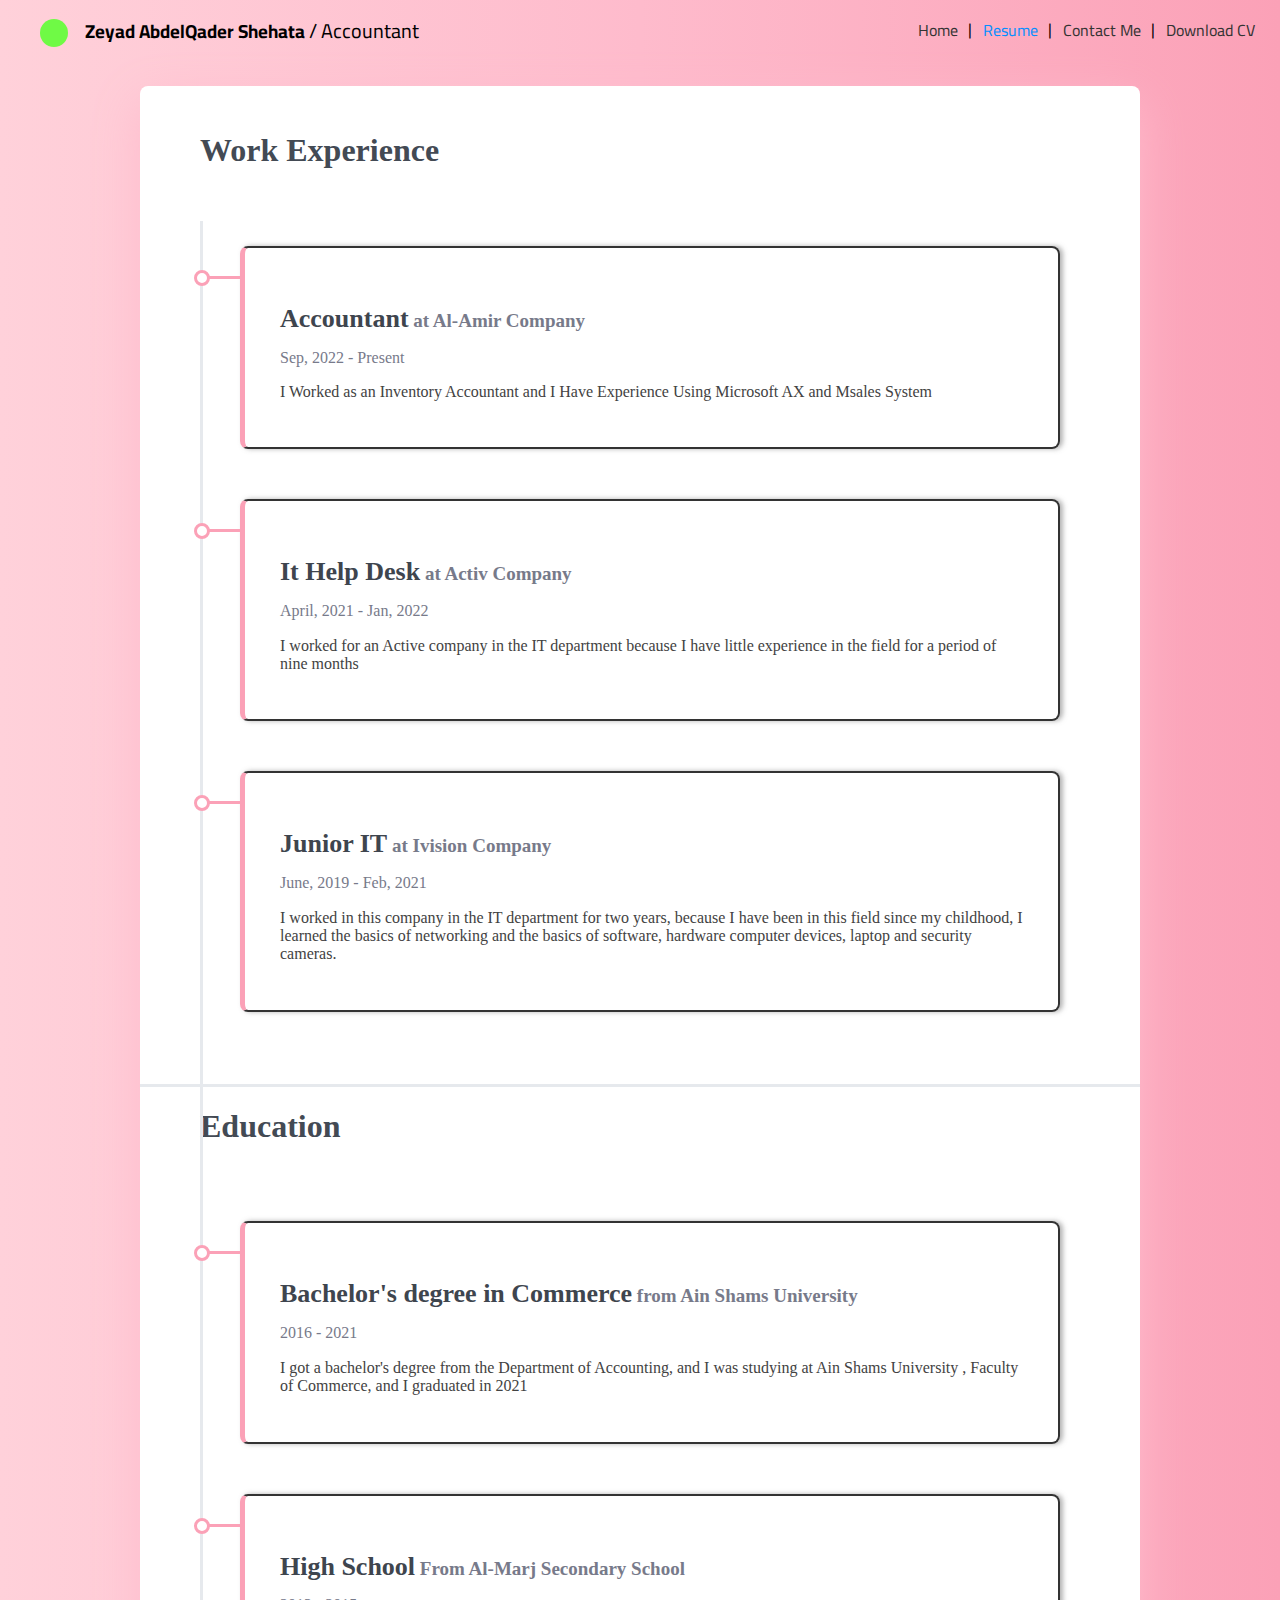
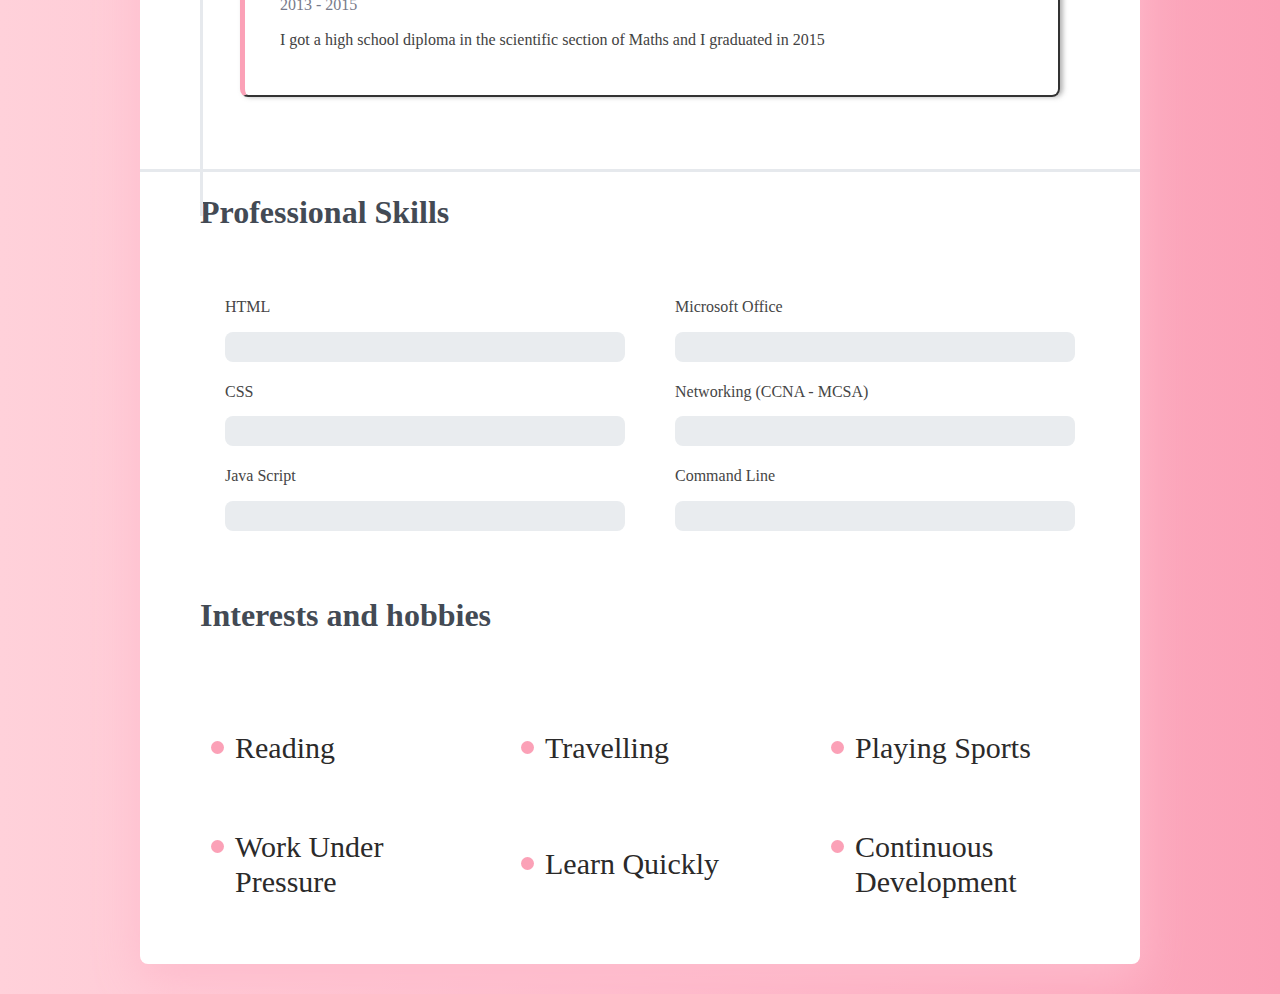
==== resume.html @ cab70038 "Created The Main Project Structure" ====
<!DOCTYPE html>
<html lang="en">
<head>
    <meta charset="UTF-8">
    <meta name="viewport" content="width=device-width, initial-scale=1.0">
    <title>Resume | PortFolio</title>
    <link rel="icon" href="imgs/resume-icon.png">
    <!-- Render All Elements Normally -->
    <link rel="stylesheet" href="css/normalize.css">
    <!-- Font Awesome Library -->
    <link rel="stylesheet" href="css/all.min.css">
    <!-- main FrameWork -->
    <link rel="stylesheet" href="css/framework.css">
    <!-- Main Portfolio CSS File -->
    <link rel="stylesheet" href="css/style.css">
    <!-- Google Fonts -->
    <link rel="preconnect" href="https://fonts.googleapis.com">
    <link rel="preconnect" href="https://fonts.gstatic.com" crossorigin>
    <link href="https://fonts.googleapis.com/css2?family=Cairo:wght@200;300;400;500;600;700;800;900;1000&display=swap" rel="stylesheet">
</head>
<body style="background-image: linear-gradient(270deg, #FBA1B7, #FEBBCC, #FFD1DA);">
    <!-- Start Page -->
    <div class="page">
        <div class="head-page">
            <h3>Zeyad AbdelQader Shehata <span> / Accountant</span></h3>
            <ul>
                <li><a href="index.html">Home</a></li>
                <li><a href="resume.html" class="active">Resume</a></li>
                <li><a href="contact-me.html">Contact Me</a></li>
                <li><a href="download-cv.html">Download CV</a></li>
            </ul>
        </div>
    </div>
    <!-- End Page -->
    <!-- Start Resume -->
    <div class="resume">
        <span class="up">up</span>
        <div class="container">
            <div class="resume-box">
                <div class="title">
                    <h1>Work Experience</h1>
                </div>
                <div class="exp">
                    <div class="box">
                        <h3>Accountant<span> at Al-Amir Company </span></h3>
                        <span>Sep, 2022 - Present</span>
                        <p>I Worked as an Inventory Accountant and I Have Experience Using Microsoft AX and Msales System</p>
                    </div>
                    <div class="box">
                        <h3>It Help Desk<span> at Activ Company</span></h3>
                        <span>April, 2021 - Jan, 2022</span>
                        <p>I worked for an Active company in the IT department because I have little experience in the field for a period of nine months</p>
                    </div>
                    <div class="box">
                        <h3>Junior IT<span> at Ivision Company</span></h3>
                        <span>June, 2019 - Feb, 2021</span>
                        <p>I worked in this company in the IT department
                            for two years, because I have been in this
                            field since my childhood, I learned the basics
                            of networking and the basics of software, hardware
                            computer devices, laptop and security cameras.</p>
                    </div>
                </div>
                <div class="title">
                    <h1>Education</h1>
                </div>
                <div class="edu">
                    <div class="box">
                        <h3>Bachelor's degree in Commerce<span> from Ain Shams University</span></h3>
                        <span>2016 - 2021</span>
                        <p>
                            I got a bachelor's degree from the Department
                            of Accounting, and I was studying at Ain Shams University
                            , Faculty of Commerce, and I graduated in 2021</p>
                    </div>
                    <div class="box">
                        <h3>High School<span> From Al-Marj Secondary School</span></h3>
                        <span>2013 - 2015</span>
                        <p>
                            I got a high school diploma in the scientific section of Maths and I graduated in 2015</p>
                    </div>
                </div>
                <div class="title">
                    <h1>Professional Skills</h1>
                </div>
                <div class="skills">
                    <div class="skill lang">
                        <div class="info">
                            <h4>HTML</h4>
                            <div class="progress">
                                <span style="width: 0;" data-width="90%"></span>
                            </div>
                        </div>
                        <div class="info">
                            <h4>CSS</h4>
                            <div class="progress">
                                <span style="width: 0;" data-width="80%"></span>
                            </div>
                        </div>
                        <div class="info">
                            <h4>Java Script</h4>
                            <div class="progress">
                                <span style="width: 0;" data-width="65%"></span>
                            </div>
                        </div>
                    </div>
                    <div class="skill course">
                        <div class="info">
                            <h4>Microsoft Office</h4>
                            <div class="progress">
                                <span style="width: 0;" data-width="95%"></span>
                            </div>
                        </div>
                        <div class="info">
                            <h4>Networking (CCNA - MCSA)</h4>
                            <div class="progress">
                                <span style="width: 0;" data-width="70%"></span>
                            </div>
                        </div>
                        <div class="info">
                            <h4>Command Line</h4>
                            <div class="progress">
                                <span style="width: 0;" data-width="80%"></span>
                            </div>
                        </div>
                    </div>
                </div>
                <div class="title">
                    <h1>Interests and hobbies</h1>
                </div>
                <div class="hobby">
                    <ul>
                        <li>Reading</li>
                        <li>Travelling</li>
                        <li>Playing Sports</li>
                        <li>Work Under Pressure</li>
                        <li>Learn Quickly</li>
                        <li>Continuous Development</li>
                    </ul>
                </div>
            </div>
        </div>
    </div>
    <!-- End Resume -->
    <script src="js/main.js"></script>
</body>
</html>
---- css/framework.css ----
* {
    -webkit-box-sizing: border-box;
    -moz-box-sizing: border-box;
    box-sizing: border-box;
}
html {
    scroll-behavior: smooth;
}
body {
    font-family: 'Cairo', sans-serif;
    background-color: #F3F3F3;
}
a {
    text-decoration: none;
}
ul {
    list-style: none;
    margin: 0;
    padding: 0;
}
.container {
    padding-left: 15px;
    padding-right: 15px;
    margin-left: auto;
    margin-right: auto;
}
/* Small Screen */
@media (min-width: 768px) and (max-width: 991px) {
    .container { width: 750px;}
}
/* Medium screen */
@media (min-width: 992px) and (max-width: 1199px) {
    .container { width: 970px; }
}
/* Large screen */
@media (min-width: 1200px) {
    .container { width: 1170px; }
}
---- css/style.css ----
:root {
    --main-color: #068FFF;
    --second-color: #333333;
}
/* start Header */
header {
    padding-left: 25px;
    padding-right: 25px;
    background-color: white;
    box-shadow: -5px -5px 14px 4px #33333333;
    height: 70px;
    width: 100%;
}
header .info {
    display: flex;
    justify-content: space-between;
    align-items: center;
    height: 100%;
}
header .info .title h1{
    color: var(--second-color);
    font-size: 28px;
}
header .info .imo .active {
    color: var(--main-color);
}
header .info .imo a {
    color: var(--second-color);
    font-size: 30px;
    width: 50px;
    padding-right: 15px;
    padding-left: 15px;
    cursor: pointer;
}
header .info .imo span {
    font-size: 30px;
}
@media (max-width: 605px) {
    header .info .imo a, span {
        display: none;
    }
    header .info {
        justify-content: space-around;
    }
}
@media (max-width: 475px) {

}
header .info .data {
    display: flex;
    justify-content: space-between;
    align-items: center;
}
header .info .data p {
    font-size: 17px;
    margin-right: 15px;
    letter-spacing: 1.5px;
}
@media (max-width: 995px) {
    header .info .data p {
        display: none;
    }
}
header .info .data a {
    width: fit-content;
    height: 100%;
    background-color: var(--main-color);
    color: white;
    padding: 10px 22px;
    border-radius: 20px;
    transition: 0.5s;
}
header .data a:hover {
    background-color: #2260cc;
    margin-bottom: 5px;
}
header .data a:last-child {
    background-color: var(--second-color);
    margin-left: 10px;
}
header .data a:last-child:hover {
    background-color: #0e0f13;
}
/* End Header */
/* Start Login */
.login {
    min-height: 100vh;
    background-image: linear-gradient(to right, #279EFF, #4477CE);
    display: flex;
    justify-content: center;
    align-items: center;
}
.login .box-login {
    width: 800px;
    height: 900px;
    background-color: white;
    border-radius: 8px;
    display: flex;
    justify-content: space-between;
    align-items: center;
    gap: 10%;
    margin: 25px auto;
}
.login .member-login {
    display: flex;
    flex-direction: column;
    justify-content: center;
    align-items: center;
}
.login .member-login h2 {
    font-size: 25px;
    margin-bottom: 8px;
}
.login .member-login p {
    font-size: 18px;
}
.member-login form {
    width: 70%;
    margin-top: 10px;
    margin-bottom: 25px;
    display: flex;
    justify-content: space-between;
    flex-direction: column;
}
.member-login form h3 {
    font-size: 22px;
    margin-left: 15px;
    margin-bottom: 10px;
}
.member-login form input {
    width: 100%;
    height: 50px;
    padding: 10px 30px;
    margin-bottom: 20px;
    border-radius: 25px;
    border: none;
    background-color: rgb(230, 230, 230);
    transition: 0.5s;
}
.member-login form div {
    display: flex;
    align-items: center;
    justify-content: space-between;
    gap: 15px;
}
.member-login form input[type="text"] {
    width: 100%;
}
.member-login form input[type="number"] {
    width: 100%;
}
.member-login form input:focus {
    display: block;
    border-radius: 30px;
    box-shadow: 0px 0px 0px 0px;
    color: var(--main-color);
    outline: none;
    animation: anim-shadow linear 0.5s;
}
@keyframes anim-shadow {
    to {
        box-shadow: 0px 0px 70px 25px;
        opacity: 0;
    }
}
.member-login form button {
    width: 50%;
    height: 50px;
    padding: 10px 30px;
    margin: 10px auto 0;
    background-color: var(--main-color);
    color: white;
    border-radius: 25px;
    border: none;
    cursor: pointer;
    transition: 0.5s;
    letter-spacing: 1px;
    text-transform: uppercase;
}
.member-login form button:hover{
    background-color: #4477CE;
}
.login .box-login .member-login .info span {
    font-size: 15px;
    color: rgb(104, 103, 103);
}
.login .box-login .member-login .info a {
    font-size: 15px;
    color: black;
}
.login .box-login .member-login .info a:hover {
    color: var(--main-color);
}
.login .box-login .info-2 {
    margin-top: 10px;
}
.login .box-login .info-2 a {
    color: var(--second-color);
    font-size: 15px;
    text-align: center;
}
.login .box-login .pic-login {
    display: flex;
    justify-content: center;
    align-items: center;
    flex-wrap: wrap;
}
.login .box-login .pic-login img {
    max-width: 100%;
    position: relative;
    transition: 0.5s;
    animation: move-pic 4s linear infinite;
}
@keyframes move-pic {
    0%, 100% {
        top: 0;
    }
    50% {
        top: -50px;
    }
}
.login .box-login a:hover {
    color: var(--main-color);
}
/* End Login */
/* Responsive */
@media (max-width: 992px) {
    .login .box-login {
        margin-right: 30px;
        margin-left: 30px;
    }
    .login .box-login .member-login{
        width: 100%;
    }
}
@media (max-width: 768px) {
    .login .box-login .pic-login img {
        width: fit-content;
    }
    .member-login form {
        width: 100%;
    }
}
/* Start Page */
.page {
    padding-left: 25px;
    padding-right: 25px;
}
.page .head-page {
    display: flex;
    justify-content: space-between;
    align-items: center;
}
@media (max-width: 995px) {
    .page .head-page {
        flex-direction: column;
        gap: 15px;
    }
}
.page .head-page h3 {
    position: relative;
    padding-left: 60px;
}
.page .head-page h3::before {
    content: "";
    position: absolute;
    width: 28px;
    height: 28px;
    background-color: #6ffa45;
    left: 15px;
    top: 0px;
    border-radius: 50%;
}
.page .head-page h3 span {
    font-size: 20px;
    font-weight: normal;
}
.page .head-page ul {
    display: flex;
    justify-content: center;
    align-items: center;
}
.page .head-page ul li {
    padding-left: 25px;
    position: relative;
}
.page .head-page ul li:not(:first-child)::before {
    content: " | ";
    position: absolute;
    left: 10px;
    top: -1px;
}
.page .head-page ul li a{
    color: var(--second-color);
}
.page .head-page ul .active{
    color: var(--main-color);
}
.half-page {
    display: flex;
    justify-content: center;
    align-items: center;
    max-width: 100%;
}
.page .half-page .container {
    display: flex;
    justify-content: center;
    align-items: center;
    gap: 5px;
    margin: 120px auto 170px;
}
@media (max-width: 995px) {
    .page .half-page .container {
        margin: 70px auto 50px;
    }
}
.page .half-page .container .img {
    width: 100%;
    display: flex;
    justify-content: center;
    align-items: center;
}
.page .half-page .container .img img{
    width: 75%;
    border-radius: 50%;
    transition: 0.5s;
    position: relative;
}
@media (max-width: 995px) {
    .page .half-page .container {
        width: 400px;
        gap: 0;
        flex-direction: column;
    }
}
.page .about .info {
    display: flex;
    flex-direction: column;
}
@media (max-width: 995px) {
    .page .about .info {
        justify-content: center;
        align-items: center;
    }
}
.page .half-page .container .about .info h1 {
    font-size: 100px;
    font-family: system-ui, -apple-system, BlinkMacSystemFont, 'Segoe UI', Roboto, Oxygen, Ubuntu, Cantarell, 'Open Sans', 'Helvetica Neue', sans-serif;
    margin-bottom: 10px;
    
}
.page .half-page .container .about .info h4 {
    margin-bottom: 5px;
}
.page .half-page .container .about .info p {
    max-width: 300px;
    word-spacing: 2.1px;
    color: var(--second-color);
    margin-top: 0;
    font-size: 18px;
}
.page .half-page .choices {
    display: flex;
    justify-content: center;
    align-items: center;
    margin-left: 0;
}
.page .half-page .choices a {
    width: 150px;
    height: 150px;
    border-radius: 50%;
    padding: 20px 40px;
    margin-right: 10px;
    background-color: #f84486;
    display: flex;
    justify-content: center;
    align-items: center;
    border: 1px solid black;
    color: white;
    transition: 0.5s;
    font-size: 22px;
}
.page .half-page .choices a:first-child {
    background-color: rgb(231, 169, 88);
}
.page .half-page .choices a:last-child {
    background-color: rgb(81, 166, 81);
}
.page .half-page .choices a:hover {
    background-color: white;
    color: black;
}
/* End Page */
/* Start Resume */
.resume {
    font-family: Cambria, Cochin, Georgia, Times, 'Times New Roman', serif;
}
.resume .up {
    position: fixed;
    bottom: 10px;
    right: -50px;
    background-color: #ff5e86;
    text-transform: capitalize;
    color: white;
    padding: 8px;
    font-weight: bold;
    cursor: pointer;
    font-size: 18px;
    border-radius: 5px;
    transition: 0.5s;
}
.resume .up.show {
    right: 10px;
}
.resume .container .resume-box {
    width: 1000px;
    background-color: white;
    border-radius: 8px;
    margin: 25px auto;
    box-shadow: 0 1rem 3rem #febbcc !important;
}
.resume .resume-box .title {
    padding: 25px 0 25px 60px;
}
.resume .resume-box .title h1 {
    color: #434A54;
}
.resume .exp, .edu {
    position: relative;
}
.resume .exp::before, .edu::before {
    content: "";
    position: absolute;
    width: 3px;
    height: 985px;
    background-color: #E6E9ED;
    top: -25px;
    left: 60px;
}
.resume .edu::before {
    height: 620px;
}
.resume .exp::after, .edu::after {
    content: "";
    position: absolute;
    width: 100%;
    height: 3px;
    background-color: #E6E9ED;
    bottom: -75px;
    left: 0;
}
.resume .resume-box .exp .box,
.edu .box {
    width: 820px;
    position: relative;
    display: flex;
    justify-content: center;
    align-items: flex-start;
    flex-direction: column;
    margin: 30px 100px 50px;
    padding: 30px 35px;
    border: 2px solid var(--second-color);
    border-left: 5px solid #FBA1B7;
    border-radius: 8px;
    box-shadow: 3px 0px 5px 0px #6e6e6e85;
}
.resume .exp .box::before,
.edu .box::before {
    content: "";
    position: absolute;
    width: 32px;
    height: 3px;
    background-color: #FBA1B7;
    left: -36px;
    top: 28px;
}
.resume .exp .box::after,
.edu .box::after {
    content: "";
    position: absolute;
    width: 10px;
    height: 10px;
    background-color: #fff;
    border: 3px solid #FBA1B7;
    border-radius: 50%;
    left: -51px;
    top: 22px;
}
.resume .exp .box h3,
.edu .box h3 {
    color: #3e454e;
    font-size: 26px;
    margin-bottom: 15px;
}
.resume .exp .box h3 span,
.edu .box h3 span {
    color: #777a8a;
    font-size: 19px;
}
.resume .exp .box span,
.edu .box span {
    color: #777a8a;
}
.resume .exp .box p,
.edu .box p {
    color: #424242;
}
.resume .skills {
    width: 900px;
    margin: 0 0 20px 60px;
    display: flex;
    justify-content: space-around;
    align-items: center;
}
.resume .skill .info {
    display: flex;
    justify-content: center;
    flex-direction: column;
}
.resume .skill .info h4 {
    color: #454545;
    font-weight: normal;
    margin-bottom: 15px;
}
.resume .skill .info .progress {
    background-color: #E9ECEF;
    width: 400px;
    height: 30px;
    border-radius: 8px;
    position: relative;
    transition: 0.5s;
}
.resume .skill .info .progress span {
    position: absolute;
    left: 0;
    top: 0;
    height: 100%;
    background-color: #FBA1B7;
    border-radius: 8px;
    transition: 0.5s;
}
.resume .hobby {
    margin: 0 0 30px 50px;

}
.resume .hobby ul {
    padding: 30px 0 30px;
    /* height: 300px; */
    display: flex;
    justify-content: center;
    align-items: center;
    gap: 10px;
    flex-wrap: wrap;
}
.resume .hobby li {
    width: 300px;
    padding: 20px 30px;
    margin-bottom: 15px;
    font-size: 30px;
    position: relative;
    color: #2b2a2a;
    border-radius: 8px;
}
.resume .hobby li::before {
    content: "";
    position: absolute;
    width: 13px;
    height: 13px;
    background-color: #FBA1B7;
    border-radius: 50%;
    left: 6px;
    top: 30px;
}
/* End Resume */
/* Start Contact */
.contact {
    display: flex;
    justify-content: center;
    align-items: center;
    margin-top: 0;
    font-family: Cambria, Cochin, Georgia, Times, 'Times New Roman', serif;
}
.contact .box-contact {
    width: 1000px;
    height: 650px;
    background-color: var(--second-color);
    border-radius: 15px;
    margin: 10px 0;
    display: flex;
    justify-content: space-between;
    align-items: center;
    box-shadow: inset 1px -2px 7px -3px #a19f9f63;
    overflow: hidden;
}
.contact .write {
    width: 50%;
    height: 650px;
    display: flex;
    justify-content: center;
    align-items: flex-start;
    flex-direction: column;
    background-color: #272A34;
    padding-left: 50px;
}
.contact .write h2 {
    color: #fff;
    font-weight: normal;
    margin-left: 20px;
    font-size: 35px;
}
.contact .write form {
    display: flex;
    justify-content: center;
    flex-direction: column;
}
.contact .write form input {
    position: relative;
    color: #c1c1c1;
    border-top: transparent;
    border-right: transparent;
    border-left: transparent;
    border-bottom: 2px solid #5b5b5b;
    background-color: #272A34;
    margin: 15px 0;
    padding: 15px 30px;
    transition: 0.5s;
}
.contact .write form textarea {
    width: 100%;
    height: 120px;
    color: #c1c1c1;
    background-color: #272A34;
    margin: 15px 0;
    padding: 15px 30px;
    border-top: transparent;
    border-right: transparent;
    border-left: transparent;
    border-bottom: 2px solid #5b5b5b;
    transition: 0.5s;
}
.contact .write input:focus, textarea:focus {
    outline: none;
    animation: anim-shadow linear 0.5s;
}
@keyframes anim-shadow {
    to {
        box-shadow: 0px 0px 70px 25px;
        opacity: 0;
    }
}
.contact .write button {
    width: 100%;
    cursor: pointer;
    color: #fff;
    background-color: #168aad;
    border: none;
    margin-top: 20px;
    padding: 10px 25px;
    border-radius: 25px;
    transition: 0.5s;
}
.contact .write button:hover {
    background-color: #1e6091;
}
.contact .contact-info {
    width: 50%;
    height: 650px;
    background-color: #0e0f13;
}
.contact .contact-info .info {
    display: flex;
    justify-content: space-around;
    align-items: center;
    flex-direction: column;
    width: fit-content;
    margin: 15px 50px;
}
.contact .contact-info .info h3 {
    color: #fff;
    font-weight: normal;
    margin-top: 50px;
}
.contact .contact-info .info p {
    color: #6e6e6e;
    margin-top: 0;
    font-size: 19px;
}
.contact .contact-info .box {
    display: flex;
    justify-content: center;
    align-items: center;
    flex-direction: column;
}
.contact .box i {
    color: #fff;
    background-color: #343539;
    width: fit-content;
    padding: 15px;
    border-radius: 50%;
}
.contact .box h4 {
    color: #fff;
    font-weight: normal;
    padding: 0 5px;
    margin: 0 0 17px;
    font-size: 22px;
}
.contact .box p {
    color: #606060;
    margin-top: 0;
    font-size: 19px;
}
.contact .box-03 p {
    width: 300px;
    text-align: center;
}
/* End Contact */
/* Start Download */
.download {
    font-family: Cambria, Cochin, Georgia, Times, 'Times New Roman', serif;
}
.download .box{
    width: 450px;
    height: 600px;
    background-color: white;
    border-radius: 15px;
    display: flex;
    justify-content: center;
    align-items: center;
    margin: 20px auto;
    box-shadow: inset 0px -3px 6px 0px #a19f9f63;
}
.download .box .container {
    display: flex;
    justify-content: center;
    align-items: center;
    flex-direction: column;
}
.download .box .container .cv {
    display: flex;
    justify-content: center;
    align-items: center;
    flex-direction: column;
}
.download .container .cv h3 {
    font-family: system-ui, -apple-system, BlinkMacSystemFont, 'Segoe UI', Roboto, Oxygen, Ubuntu, Cantarell, 'Open Sans', 'Helvetica Neue', sans-serif;
    font-size: 50px;
    color: #2b2a2a;
}
.download .container .cv i {
    position: relative;
    margin-bottom: 10px;
    color: var(--main-color);
    transition: 0.5s;
    animation: up-and-down 5s linear infinite;
}
@keyframes up-and-down {
    0%, 100% {
        top: 0;
    }
    50% {
        top: -40px;
    }
}
.download .container .cv button {
    width: fit-content;
    height: 60px;
    border-radius: 25px;
    background-color: var(--main-color);
    padding: 15px 30px;
    border: none;
    transition: 0.5s;
}
.download .container .cv button:hover {
    background-color: #4477CE;
}
.download .container .cv button a {
    color: white;
}
/* End Download */
/* Start Footer */
footer {
    margin: 15px auto 25px;
    display: flex;
    justify-content: space-around;
    align-items: center;
}
footer div {
    display: flex;
    justify-content: center;
    align-items: center;
    flex-direction: column;
}
footer div h4 {
    margin-bottom: 0;
    font-size: 18px;
}
footer div p {
    margin-top: 5px;
    font-size: 15px;
}
footer div a {
    color: var(--second-color);
    text-decoration: underline;
}
footer div a:hover {
    color: var(--main-color);
}
footer .social p a {
    font-size: 20px;
    margin-right: 3px;
}
footer .social p .facebook:hover {
    color: #4267B2;
}
footer .social p .instagram:hover {
    color: #E1306C;
}
footer .social p .twitter:hover {
    color: #1DA1F2;
}
footer .social p .linked-in:hover {
    color: #0A66C2;
}
@media (max-width: 768px) {
    
}
/* End Footer */
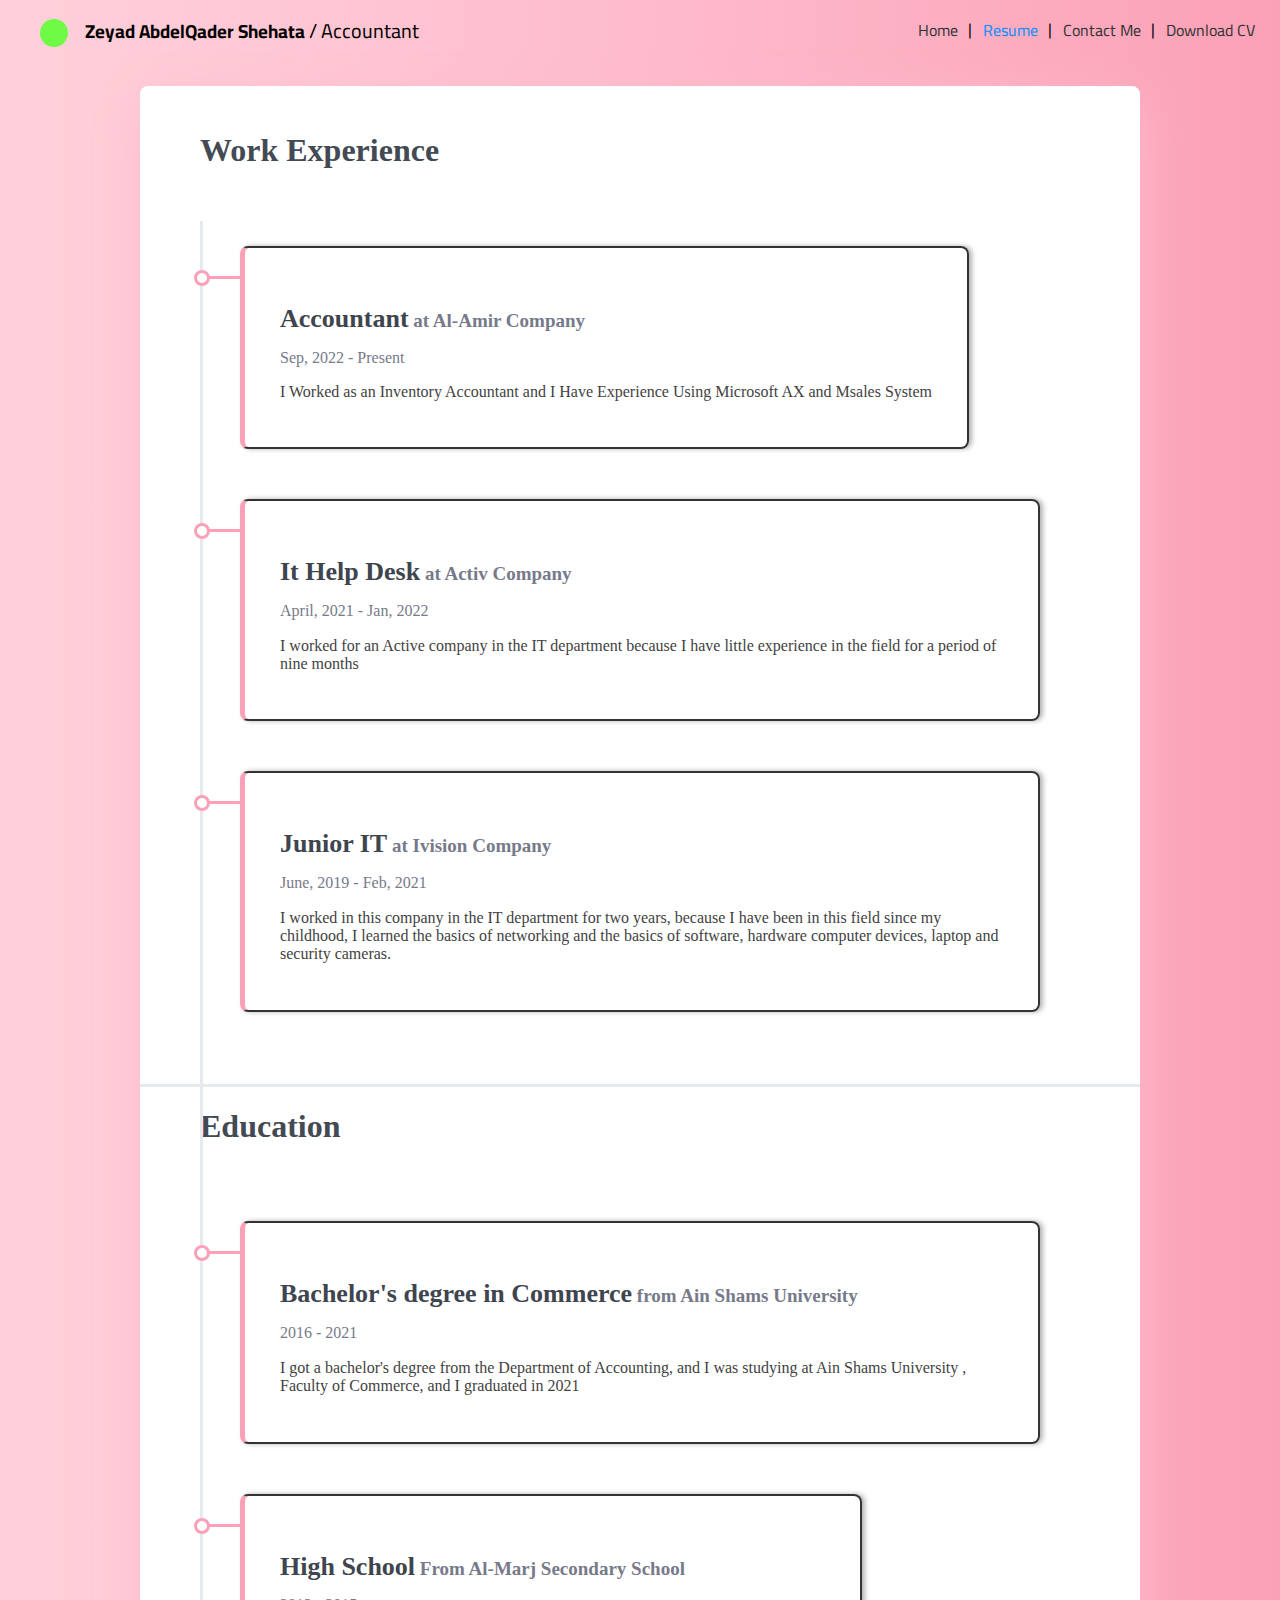
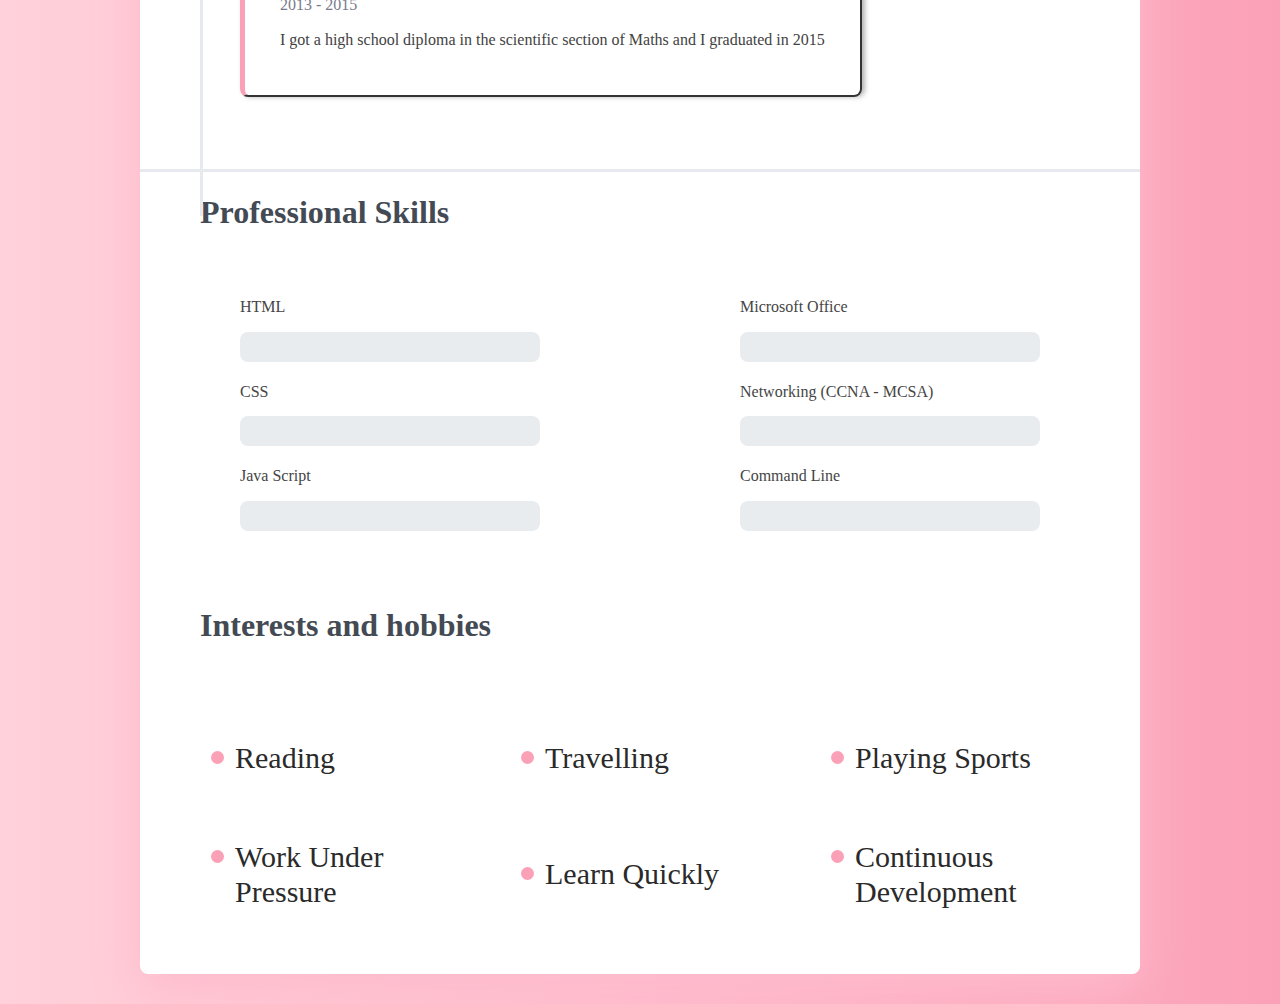
==== commit e3d87d25: "I modified some codes and added applications in JavaScript" ====
--- a/resume.html
+++ b/resume.html
@@ -142,6 +142,6 @@
         </div>
     </div>
     <!-- End Resume -->
-    <script src="js/main.js"></script>
 </body>
+<script src="js/main.js"></script>
 </html>--- a/css/style.css
+++ b/css/style.css
@@ -280,9 +280,22 @@
     justify-content: center;
     align-items: center;
 }
+@media (max-width: 500px) {
+    .page .head-page ul {
+        flex-direction: column;
+        font-size: 25px;
+        margin-bottom: 10px;
+        padding-bottom: 10px;
+    }
+}
 .page .head-page ul li {
     padding-left: 25px;
     position: relative;
+}
+@media (max-width: 500px) {
+    .page .head-page ul li {
+        margin-bottom: 10px;
+    }
 }
 .page .head-page ul li:not(:first-child)::before {
     content: " | ";
@@ -290,11 +303,41 @@
     left: 10px;
     top: -1px;
 }
+@media (max-width: 500px) {
+    .page .head-page ul li:not(:first-child)::before {
+        content: "";
+    }
+}
 .page .head-page ul li a{
     color: var(--second-color);
 }
 .page .head-page ul .active{
     color: var(--main-color);
+}
+.clock {
+    background-color: #F3F3F3;
+    width: fit-content;
+    padding: 10px;
+    margin: 20px auto 0;
+    border-radius: 8px;
+    box-shadow: 0px 0px 20px 4px #33333333;
+}
+@media (max-width: 991px) {
+    .clock {
+        margin-top: 40px;
+    }
+}
+@media (max-width: 500px) {
+    .clock {
+        margin-top: 5px;
+    }
+}
+.clock span {
+    display: block;
+    font-size: 40px;
+    color: var(--main-color);
+    transition: 0.5s;
+    font-family: Arial, Helvetica, sans-serif;
 }
 .half-page {
     display: flex;
@@ -364,6 +407,11 @@
     justify-content: center;
     align-items: center;
     margin-left: 0;
+}
+@media (max-width: 620px) {
+    .page .half-page .choices {
+        flex-direction: column;
+    }
 }
 .page .half-page .choices a {
     width: 150px;
@@ -379,6 +427,11 @@
     color: white;
     transition: 0.5s;
     font-size: 22px;
+}
+@media (max-width: 620px) {
+    .page .half-page .choices a{
+        margin-top: 5px;
+    }
 }
 .page .half-page .choices a:first-child {
     background-color: rgb(231, 169, 88);
@@ -413,7 +466,7 @@
     right: 10px;
 }
 .resume .container .resume-box {
-    width: 1000px;
+    max-width: 1000px;
     background-color: white;
     border-radius: 8px;
     margin: 25px auto;
@@ -451,7 +504,7 @@
 }
 .resume .resume-box .exp .box,
 .edu .box {
-    width: 820px;
+    width: fit-content;
     position: relative;
     display: flex;
     justify-content: center;
@@ -506,11 +559,16 @@
     color: #424242;
 }
 .resume .skills {
-    width: 900px;
-    margin: 0 0 20px 60px;
+    width: 100%;
+    margin-bottom: 30px;
     display: flex;
     justify-content: space-around;
     align-items: center;
+}
+@media (max-width: 768px) {
+    .resume .skills {
+        flex-direction: column;
+    }
 }
 .resume .skill .info {
     display: flex;
@@ -524,7 +582,7 @@
 }
 .resume .skill .info .progress {
     background-color: #E9ECEF;
-    width: 400px;
+    width: 300px;
     height: 30px;
     border-radius: 8px;
     position: relative;
@@ -545,7 +603,6 @@
 }
 .resume .hobby ul {
     padding: 30px 0 30px;
-    /* height: 300px; */
     display: flex;
     justify-content: center;
     align-items: center;
@@ -577,11 +634,16 @@
     display: flex;
     justify-content: center;
     align-items: center;
-    margin-top: 0;
+    margin-top: 5px;
     font-family: Cambria, Cochin, Georgia, Times, 'Times New Roman', serif;
 }
+@media (max-width: 995px) {
+    .contact {
+        margin-top: 40px;
+    }
+}
 .contact .box-contact {
-    width: 1000px;
+    width: fit-content;
     height: 650px;
     background-color: var(--second-color);
     border-radius: 15px;
@@ -590,7 +652,16 @@
     justify-content: space-between;
     align-items: center;
     box-shadow: inset 1px -2px 7px -3px #a19f9f63;
-    overflow: hidden;
+}
+@media (max-width: 995px) {
+    .contact .box-contact {
+        flex-direction: column;
+    }
+}
+@media (max-width: 500px) {
+    .contact .box-contact {
+        margin: 0 15px 0;
+    }
 }
 .contact .write {
     width: 50%;
@@ -601,6 +672,13 @@
     flex-direction: column;
     background-color: #272A34;
     padding-left: 50px;
+}
+@media (max-width: 995px) {
+    .contact .write {
+        width: 100%;
+        margin-bottom: 30px;
+        border-radius: 8px;
+    }
 }
 .contact .write h2 {
     color: #fff;
@@ -667,6 +745,13 @@
     height: 650px;
     background-color: #0e0f13;
 }
+@media (max-width: 995px) {
+    .contact .contact-info {
+        width: 100%;
+        padding-bottom: 80px;
+        border-radius: 8px;
+    }
+}
 .contact .contact-info .info {
     display: flex;
     justify-content: space-around;
@@ -785,6 +870,11 @@
     justify-content: space-around;
     align-items: center;
 }
+@media (max-width: 620px) {
+    footer {
+        flex-direction: column;
+    }
+}
 footer div {
     display: flex;
     justify-content: center;
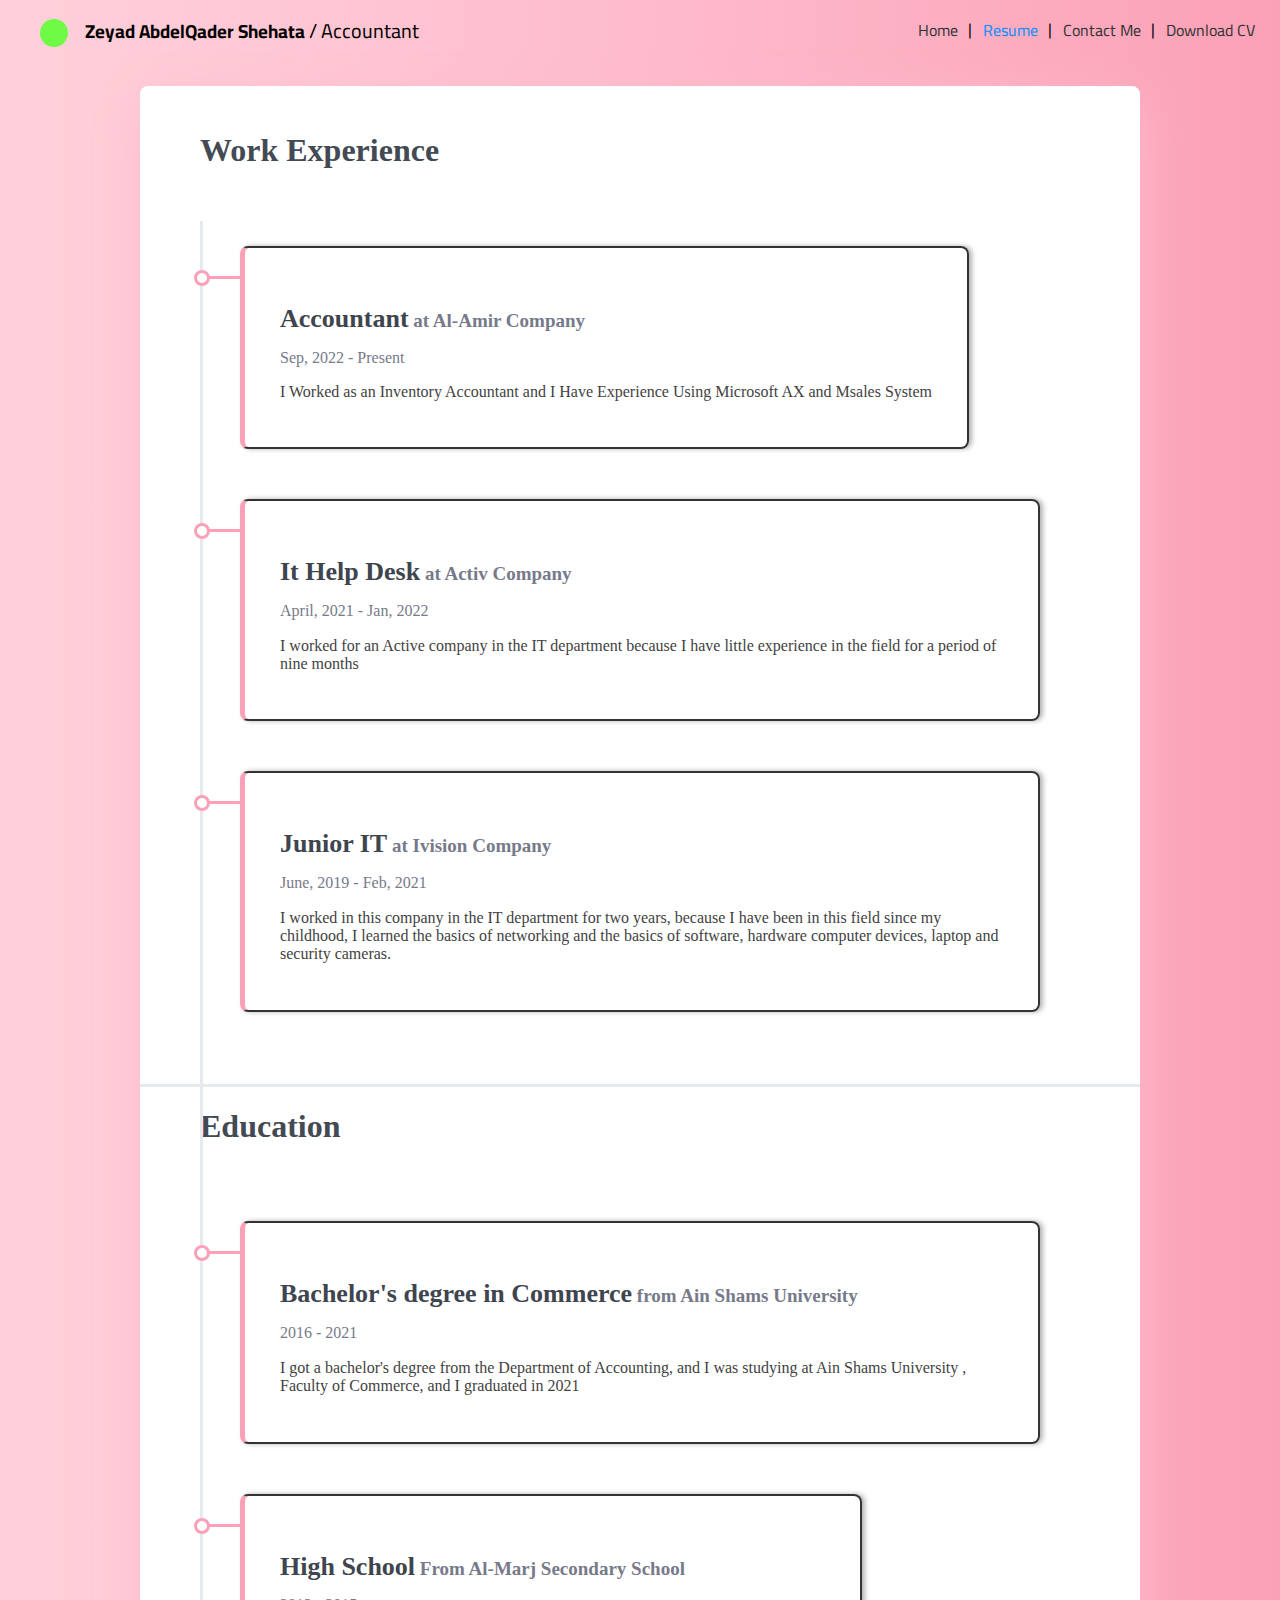
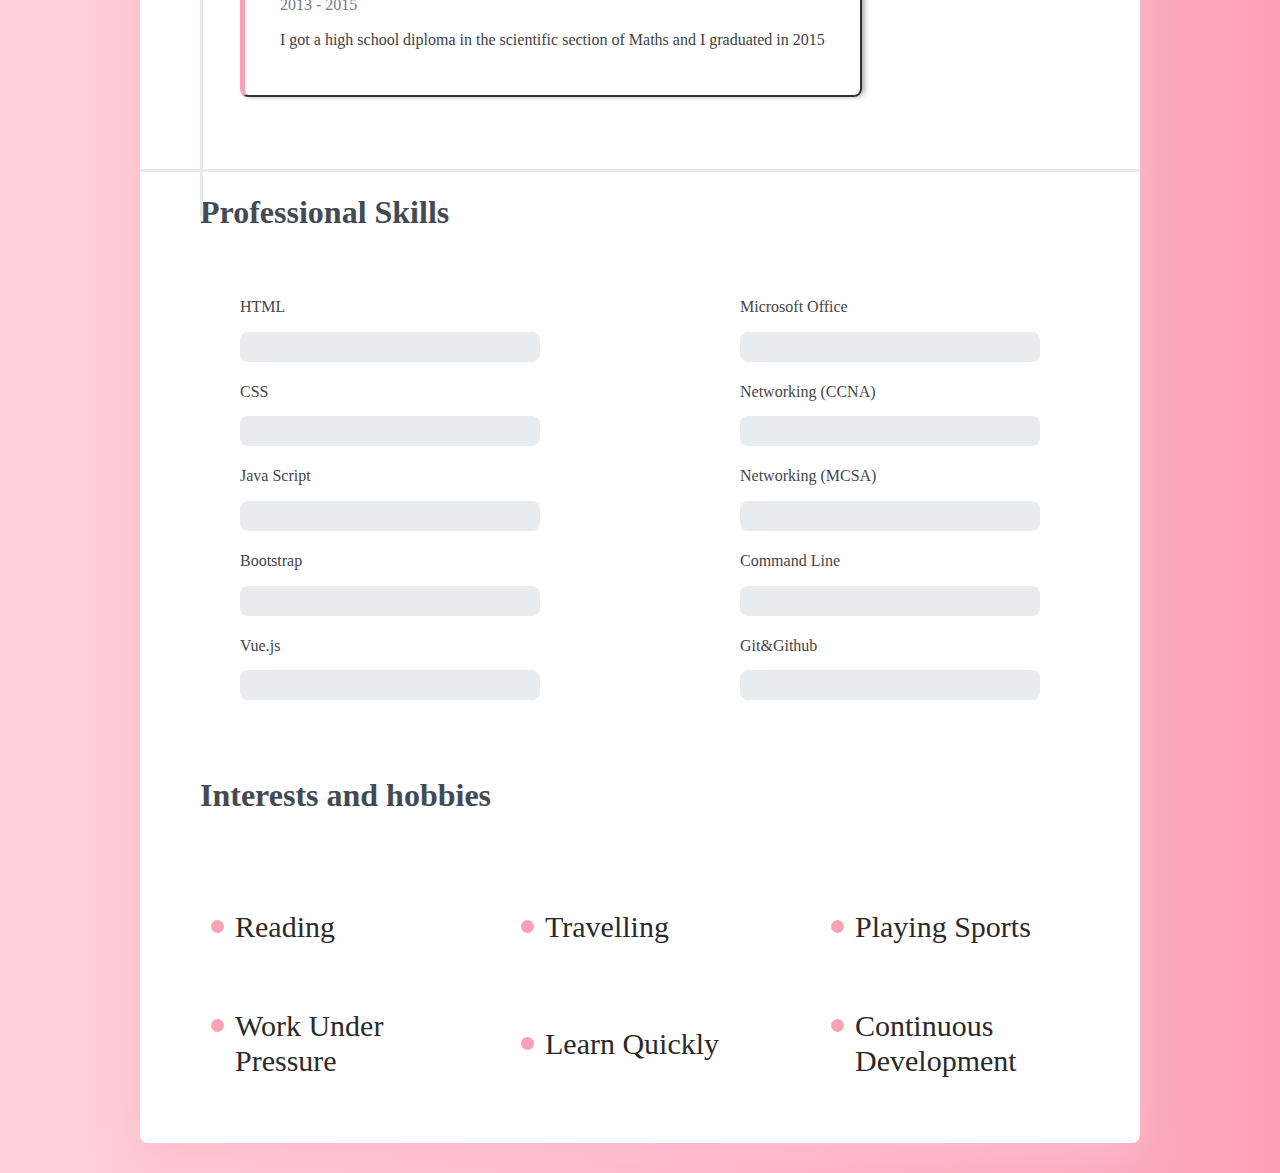
==== commit 0f8998ae: "Edit resume pag" ====
--- a/resume.html
+++ b/resume.html
@@ -100,7 +100,19 @@
                         <div class="info">
                             <h4>Java Script</h4>
                             <div class="progress">
-                                <span style="width: 0;" data-width="65%"></span>
+                                <span style="width: 0;" data-width="70%"></span>
+                            </div>
+                        </div>
+                        <div class="info">
+                            <h4>Bootstrap</h4>
+                            <div class="progress">
+                                <span style="width: 0;" data-width="60%"></span>
+                            </div>
+                        </div>
+                        <div class="info">
+                            <h4>Vue.js</h4>
+                            <div class="progress">
+                                <span style="width: 0;" data-width="75%"></span>
                             </div>
                         </div>
                     </div>
@@ -108,19 +120,31 @@
                         <div class="info">
                             <h4>Microsoft Office</h4>
                             <div class="progress">
-                                <span style="width: 0;" data-width="95%"></span>
+                                <span style="width: 0;" data-width="90%"></span>
                             </div>
                         </div>
                         <div class="info">
-                            <h4>Networking (CCNA - MCSA)</h4>
+                            <h4>Networking (CCNA)</h4>
                             <div class="progress">
-                                <span style="width: 0;" data-width="70%"></span>
+                                <span style="width: 0;" data-width="60%"></span>
+                            </div>
+                        </div>
+                        <div class="info">
+                            <h4>Networking (MCSA)</h4>
+                            <div class="progress">
+                                <span style="width: 0;" data-width="85%"></span>
                             </div>
                         </div>
                         <div class="info">
                             <h4>Command Line</h4>
                             <div class="progress">
                                 <span style="width: 0;" data-width="80%"></span>
+                            </div>
+                        </div>
+                        <div class="info">
+                            <h4>Git&Github</h4>
+                            <div class="progress">
+                                <span style="width: 0;" data-width="70%"></span>
                             </div>
                         </div>
                     </div>
